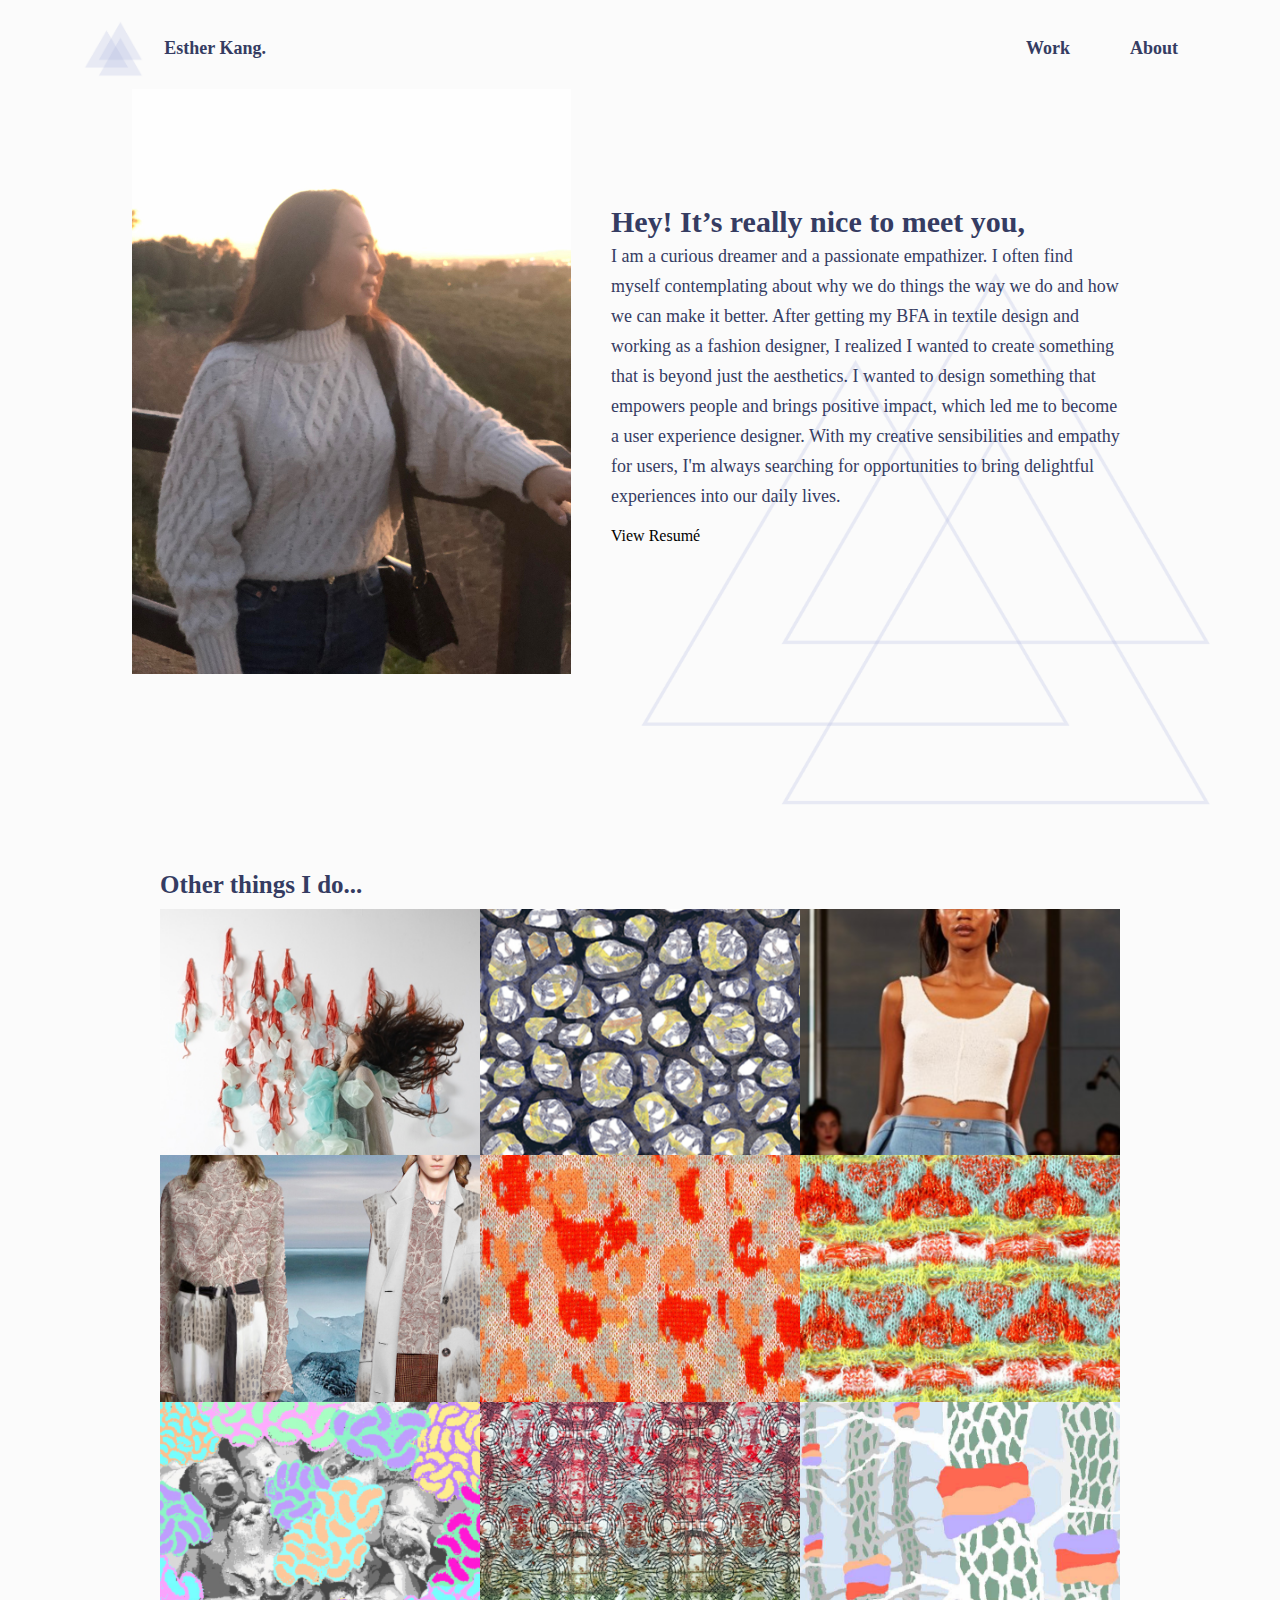
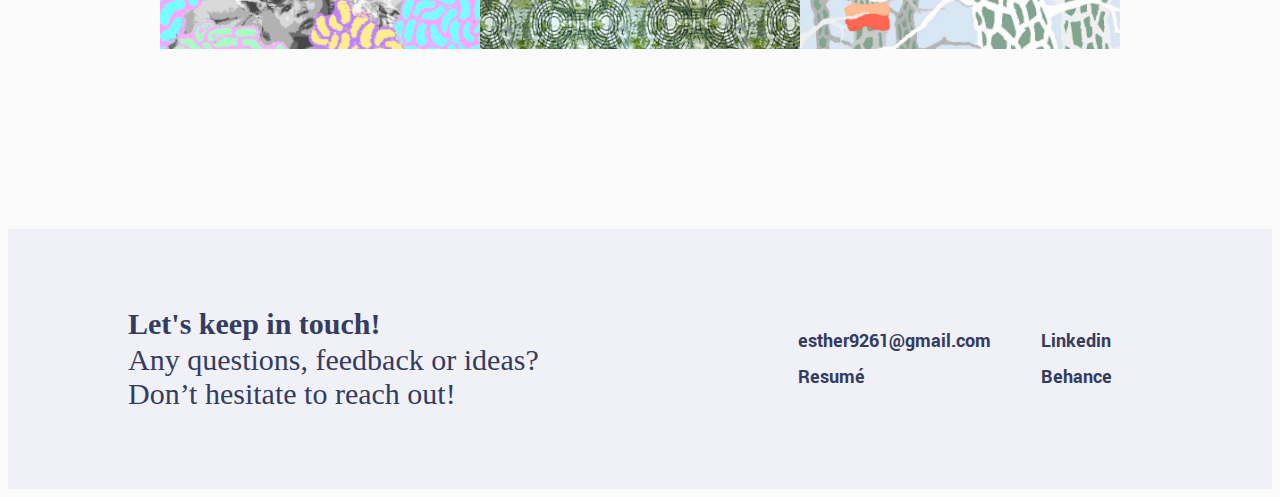
==== index2.html @ efdce858 "basic" ====
<!DOCTYPE html>
<html>
<head>
  <link href="https://fonts.googleapis.com/css2?family=Playfair+Display:wght@400;700&family=Yantramanav:wght@400;700&display=swap" rel="stylesheet">
  <link href="CSS/style2.css" rel="stylesheet" type="text/css">
  <title>Esthe Kang.</title>
</head>
<body>
   <nav class="navigation">
       <div class="logo">
           <img class="small_logo padding" src="Images/small logo.png">
           <div class="myname padding">Esther Kang.</div>
        </div>
        <div class="navItems">
            <a href="#"><b>Work</b></a>
            <a href="#">About</a>
        </div>
   </nav> 

   <section class="heroSection">
          <!-- <div class="columnProp"> -->
            <div class="someExtra"></div>
            <img class="heroImage" src="Images/photo jim.JPG">
          <!-- </div> -->
          <div class="aboutmetext">
            <h1 class="h1text">Hey! It’s really nice to meet you,</h1>
            <p class="pText "> I am a curious dreamer and a passionate empathizer. I often find myself contemplating about why we do things the way we do and how we can make it better.  After getting my BFA in textile design and working as a fashion designer, I realized I wanted to create something that is beyond just the aesthetics. I wanted to design something that empowers people and brings positive impact, which led me to become a user experience designer. 
            With my creative sensibilities and empathy for users, I'm always searching for opportunities to bring delightful experiences into our daily lives.
            <p>View Resumé</p>
            </p>
            <div class="backgroundPos"><img Class="backgroundImg" src="Images/2ndpage_Logo.png"></div>
          </div>
   </section>

   <section class="otherworkSection">
    <div class="works">
            <h1 class="otherworkhead">Other things I do...</h1>
            <div class="otherworkhead"></div>
            <div class="otherworkhead"></div>
            <img class="gridImage" src="Images/img gird 1.1.png">
           
            <img class="gridImage" src="Images/img grid 1.2.png">
        
            <img class="gridImage" src="Images/img grid 1.3.png">
            
        
            <img class="gridImage" src="Images/img grid 2.1.png">

            <img class="gridImage" src="Images/img gid 2.2.png">
             
            <img class="gridImage" src="Images/img grid 2.3.png">

            
        
            <img class="gridImage" src="Images/img grid 3.1.png">
        
            <img class="gridImage" src="Images/img grid 3.2.png">

            <img class="gridImage" src="Images/img grid 3.3.png">
       </div>

   </section>
   <footer>
       <section class="footerContents">
       <div class="footerMsg">
           <h1 class="h1margin">Let's keep in touch!</h1>
           <p class="pmargin">Any questions, feedback or ideas? <br>Don’t hesitate to reach out!</p>
       </div>
    <div class="footerlinks">
      <div class="contactInfo">
        <a href="#">esther9261@gmail.com</a>
        <a href="#">Resumé</a>
      </div>
        <div class="social">
            <a href="#">Linkedin</a>
            <a href="#">Behance</a>
       </div>
    </div>
   </section>
   </footer>
   <script src="https://ajax.googleapis.com/ajax/libs/jquery/3.4.1/jquery.min.js"></script>
   <script src="js/index.js"></script>
</body>
</html>
---- CSS/style2.css ----
body{
    background-color: #fbfbfb;
}
/* Navigation styles */
.navigation{
    display: flex;
    flex-direction: row;
    flex-wrap: nowrap;
    justify-content: space-between; 
    align-items: center;
    margin: 0px 5vw;
}
.logo{
    display:flex;
    align-items: center;
}
.small_logo{
    width: 15%;
    height: auto;
}
.myname{
    color: #353C62;
    font-size: 18px;
    font-family: Playfair+Display;
    font-weight: 700;
    text-decoration: none;
}
.navItems{
    display: flex;
    
}
.navItems a{
    margin:30px;
    color: #353C62;
    font-size: 18px;
    font-family: Playfair+Display;
    font-weight: 700;
    text-decoration: none;
}
.padding{
    margin: 10px;
}

/*herosection*/
.heroSection{
    display: flex;
    flex-direction: row;
    flex-wrap: nowrap;
    justify-content: center;
    align-items: center;
    /* margin: 8vh 10vw; */
    /* margin: 20vh 0vh; */
    height: 65vh;
}
.heroImage{
    height: 65vh;
    /* width: 25vw; */
    /* margin-left: 5vw; */
}

.backgroundImg{
    /* width: 30%; */
    height: 60vh;
    max-height: 606px ;
    z-index: -30;
}

.aboutmetext{
    margin: 20px;
    padding: 20px;
    width: 50vw;
}

.h1text{
    margin: 2px 0px;
    color: #353C62;
    font-size: 30px;
    font-family: Playfair+Display;
    font-weight: 700;
}
.pText{
    margin: 2px 0px;
    color: #353C62;
    font-size: 18px;
    font-family: Playfair+Display;
    font-weight: 400;
    line-height: 30px;
    width: 40vw;
    max-width: 588px;
}


/*otherwork section8*/

.otherworkSection{
    margin: 20vh 0vh;
}

.works{
    display: flex;
    flex-direction: row;
    flex-wrap: wrap;
    justify-content: center;
    align-content: flex-start;
}

.gridImage{
    width: 25vw;
    margin: 0px;
    padding: 0px;
    display: block; 
}
.otherworkhead{
    width: 25vw;
    margin-bottom: 10px;
    display: block;
    color: #353C62;
    font-size: 25px; 
}

/* footer */
footer{
    background-color: #F0F1F6;
    
    align-items: center;
}
.footerContents{
    display: flex;
    flex-direction: row;
    flex-wrap: nowrap;
    justify-content: center;
    align-items: center;
    height: 260px;
    /* margin: 0px 5vw; */
}
.gridImage{
    color: #353C62;
    font-size: 25px;
}

.h1margin{
    margin: 2px 0px;
    color: #353C62;
    font-size: 30px;
    font-family: Playfair+Display;
    font-weight: 700;
}
.pmargin{
    margin: 2px 0px;
    color: #353C62;
    font-size: 30px;
    font-family: Playfair+Display;
    font-weight: 400;
}


.footerlinks{
    display: flex;
    flex-direction: row;
    align-items: flex-start;
    font-size: 30px;
    width: 30vw;
}

.contactInfo a{
    padding: 5px 0px;
    color: #353C62;
    display: flex;
    flex-direction: row;
    font-size: 20px;
   text-decoration: none;
   font-family: Yantramanav;
    font-weight: 700;
}
.social a{
    padding: 5px 0px;
    color: #353C62;
    display: flex;
    flex-direction: row;
    font-size: 20px;
   text-decoration: none;
   font-family: Yantramanav;
    font-weight: 700;
}

.footerMsg{
    width: 50vw;
}

.contactInfo{
    padding: 0px 30px;
}
.social{
    padding: 0px 20px;
}

.backgroundPos{
    position: absolute;
    /* height: 70vh; */
    left: 50vw;

    top: 30vh;
    z-index: -1;
}

.columnProp{
    width: 25vw;
}

.someExtra{
    width: 10vw;
}



@media only screen and (max-width: 1024px) {
    .navItems{
        display: none;
    }
    .mobile{
        display: inline-block;
    }

/* herosection styles */

.heroSection{
    height: 40vh;
}
    .heroImage{
        margin-left: 10vw;
    }
    .introtext{
        right: 80px;    
    }
   

    /* footer */

    .footerlinks{
        flex-wrap: wrap;
    }
    
    .tablet{
        width: 80vw;
    }

    .contactInfo{
        padding: 0px 20px;
    }
    .social{
        padding: 0px 20px;
    }

    .h1text{
        font-size: 25px;
    }
    .pText{
        font-size: 25px;
    }

    .footerContents{
     height: 200px;
     padding-top: 65px ;
     /* top: 50%; */
     align-items: baseline;   
    }




}@media only screen and (max-width: 420px) {
    
    
    .heroSection{
        height: 30vh;
    }

    .introtext{
        right: 55vw;    
    }
    
    .heroImage{
        width: 70vw;
        margin-left: 55vw;
    }
    
    .gridImage{
        width: 80vw;
        padding: 10px 0px;
    }

    .gridHead{
        font-size: 18px; 
    }
    
    .text-overlay{
        display: inline-block;
        position: absolute; 
        left: 0vw; 
        bottom: 0vw;
        width: 80vw; 
        background:rgba(0,0,0);
        opacity:0.5;
        color: white;
    }
    
       
    
    .footerContents{
        padding-top: 0px ;
        flex-wrap: wrap;
        justify-content: center;
        align-content: center;
        height: 250px;
    }
    .footerMsg{
        width: 80vw;
    }
    .footerlinks{
        width: 80vw;
    }
    .h1text{
        font-size: 18px;
        width: 70vw;
    }
    .pText{
        font-size: 18px;
    }

    .contactInfo a{
        font-size: 15px;
    }

    .social a{
        font-size: 15px;
    }

    .contactInfo{
        padding: 0px
    }

    .social{
        padding: 0px;
    }

    .full{
        display: none;
    }

    .tab{
        display: none;
    }

    .mob{
        display: inline;
    }
}
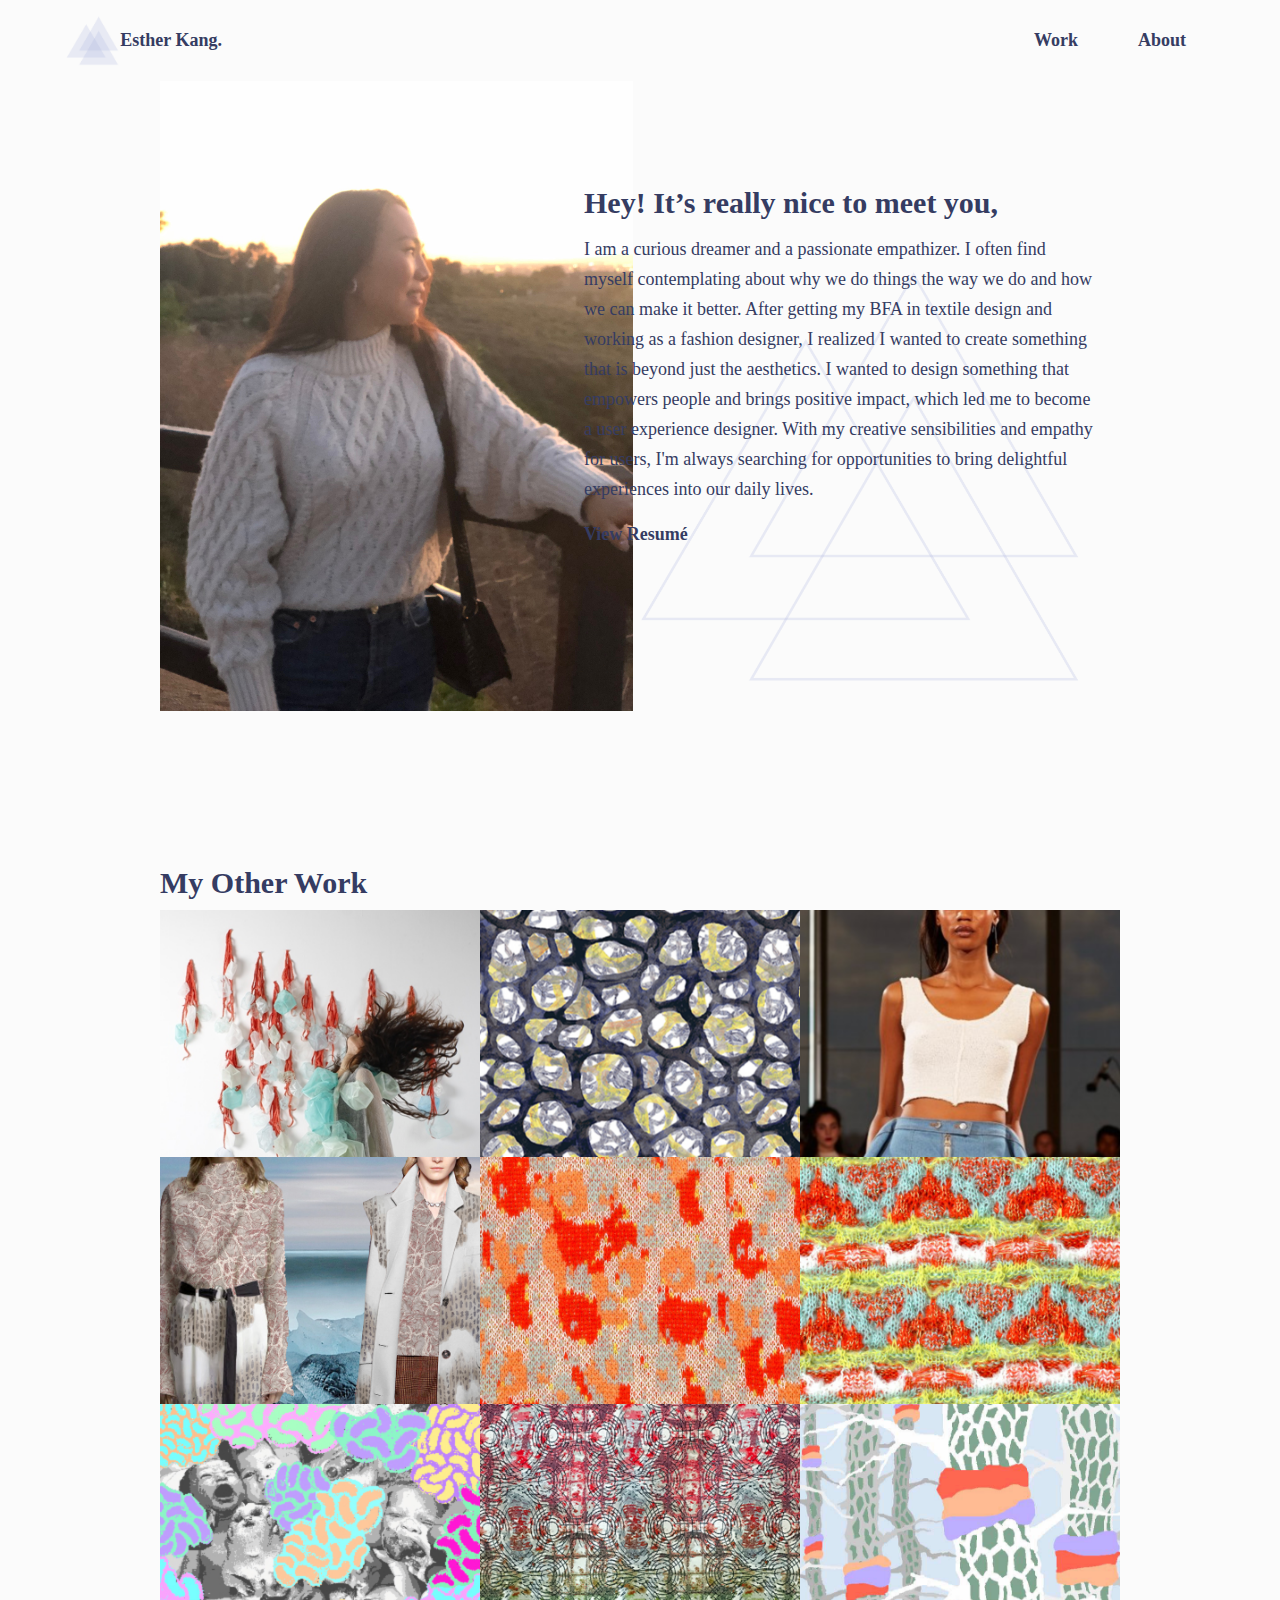
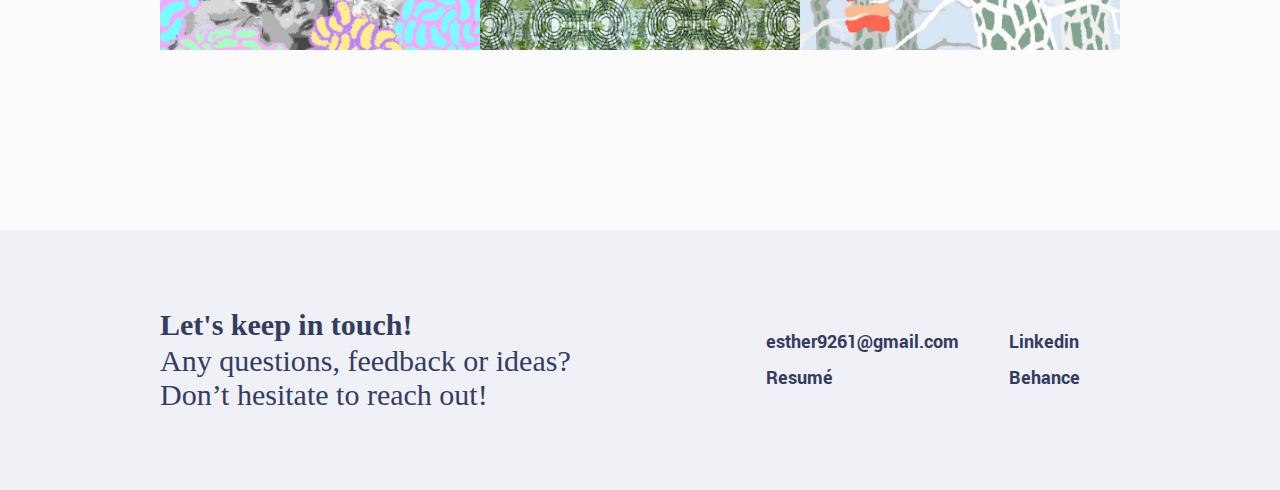
==== commit 710e1848: "s" ====
--- a/index2.html
+++ b/index2.html
@@ -3,7 +3,11 @@
 <head>
   <link href="https://fonts.googleapis.com/css2?family=Playfair+Display:wght@400;700&family=Yantramanav:wght@400;700&display=swap" rel="stylesheet">
   <link href="CSS/style2.css" rel="stylesheet" type="text/css">
+  <link href="https://fonts.googleapis.com/icon?family=Material+Icons"
+  rel="stylesheet">
   <title>Esthe Kang.</title>
+  <meta name="viewport" content="width=device-width">
+  <meta name="viewport" content="width=device-width, initial-scale=1, minimum-scale=1" />
 </head>
 <body>
    <nav class="navigation">
@@ -15,18 +19,24 @@
             <a href="#"><b>Work</b></a>
             <a href="#">About</a>
         </div>
+        <span class="mobile">
+          <span class="material-icons">
+              menu
+          </span>
+      </span>
    </nav> 
 
    <section class="heroSection">
           <!-- <div class="columnProp"> -->
             <div class="someExtra"></div>
-            <img class="heroImage" src="Images/photo jim.JPG">
+            <div class="heroParent"><img class="heroImage" src="Images/photo jim.JPG"></div>
+            <div class="mobParent"><img class="mobHeroImage" src="Images/mobile_hero.png"></div>
           <!-- </div> -->
           <div class="aboutmetext">
             <h1 class="h1text">Hey! It’s really nice to meet you,</h1>
-            <p class="pText "> I am a curious dreamer and a passionate empathizer. I often find myself contemplating about why we do things the way we do and how we can make it better.  After getting my BFA in textile design and working as a fashion designer, I realized I wanted to create something that is beyond just the aesthetics. I wanted to design something that empowers people and brings positive impact, which led me to become a user experience designer. 
+            <p class="pText"> I am a curious dreamer and a passionate empathizer. I often find myself contemplating about why we do things the way we do and how we can make it better.  After getting my BFA in textile design and working as a fashion designer, I realized I wanted to create something that is beyond just the aesthetics. I wanted to design something that empowers people and brings positive impact, which led me to become a user experience designer. 
             With my creative sensibilities and empathy for users, I'm always searching for opportunities to bring delightful experiences into our daily lives.
-            <p>View Resumé</p>
+            <p class="resume">View Resumé</p>
             </p>
             <div class="backgroundPos"><img Class="backgroundImg" src="Images/2ndpage_Logo.png"></div>
           </div>
@@ -34,9 +44,9 @@
 
    <section class="otherworkSection">
     <div class="works">
-            <h1 class="otherworkhead">Other things I do...</h1>
+            <h1 class="otherworkhead">My Other Work</h1>
             <div class="otherworkhead"></div>
-            <div class="otherworkhead"></div>
+            <div class="otherworkhead removeMob"></div>
             <img class="gridImage" src="Images/img gird 1.1.png">
            
             <img class="gridImage" src="Images/img grid 1.2.png">
@@ -67,11 +77,11 @@
            <p class="pmargin">Any questions, feedback or ideas? <br>Don’t hesitate to reach out!</p>
        </div>
     <div class="footerlinks">
-      <div class="contactInfo">
+      <div class="contactInfo tablet">
         <a href="#">esther9261@gmail.com</a>
         <a href="#">Resumé</a>
       </div>
-        <div class="social">
+        <div class="social tablet">
             <a href="#">Linkedin</a>
             <a href="#">Behance</a>
        </div>
--- a/CSS/style2.css
+++ b/CSS/style2.css
@@ -1,5 +1,7 @@
 body{
     background-color: #fbfbfb;
+    margin: 0px;
+    padding: 0px;
 }
 /* Navigation styles */
 .navigation{
@@ -37,9 +39,7 @@
     font-weight: 700;
     text-decoration: none;
 }
-.padding{
-    margin: 10px;
-}
+
 
 /*herosection*/
 .heroSection{
@@ -52,31 +52,40 @@
     /* margin: 20vh 0vh; */
     height: 65vh;
 }
+.heroParent{
+    height: 100%;
+    width: 30vw;
+}
 .heroImage{
-    height: 65vh;
+    height: 70vh;
     /* width: 25vw; */
+    /* margin-right: 40px; */
     /* margin-left: 5vw; */
 }
 
 .backgroundImg{
-    /* width: 30%; */
-    height: 60vh;
-    max-height: 606px ;
+    width: 80%;
+    max-width: 550px;
+    /* height: 60vh; */
+    /* max-height: 606px ; */
     z-index: -30;
 }
 
 .aboutmetext{
-    margin: 20px;
-    padding: 20px;
-    width: 50vw;
+    /* margin: 9vw; */
+    /* padding: 20vw; */
+    width: 45vw;
+    
 }
 
 .h1text{
     margin: 2px 0px;
+    padding-bottom: 10px;
     color: #353C62;
     font-size: 30px;
     font-family: Playfair+Display;
     font-weight: 700;
+    margin-left: 40px;
 }
 .pText{
     margin: 2px 0px;
@@ -87,6 +96,16 @@
     line-height: 30px;
     width: 40vw;
     max-width: 588px;
+    display: inline-block;
+    margin-left: 40px;
+}
+
+.resume{
+    margin-left: 40px; 
+    color: #353C62;
+    font-size: 18px;
+    font-family: Playfair+Display;
+    font-weight: 700;
 }
 
 
@@ -94,6 +113,7 @@
 
 .otherworkSection{
     margin: 20vh 0vh;
+    padding: 0vh 5vw ;
 }
 
 .works{
@@ -115,13 +135,12 @@
     margin-bottom: 10px;
     display: block;
     color: #353C62;
-    font-size: 25px; 
+    font-size: 30px; 
 }
 
 /* footer */
 footer{
     background-color: #F0F1F6;
-    
     align-items: center;
 }
 .footerContents{
@@ -184,7 +203,7 @@
 }
 
 .footerMsg{
-    width: 50vw;
+    width: 45vw;
 }
 
 .contactInfo{
@@ -207,13 +226,39 @@
     width: 25vw;
 }
 
-.someExtra{
+.mobile{
+    display: none;
+}
+
+/* .someExtra{
     width: 10vw;
-}
+} */
+
+.mobParent{
+    display: none;
+}
+
 
 
 
 @media only screen and (max-width: 1024px) {
+
+
+    .heroSection{
+        height: 45vh;
+        margin-top: 8vh;
+    }
+   
+   
+    /* .aboutmetext{
+        width: 35vw;
+    } */
+
+    .otherworkSection{
+        margin: 2vh 0vh;
+        margin-bottom: 10vh;
+    }
+    
     .navItems{
         display: none;
     }
@@ -223,22 +268,39 @@
 
 /* herosection styles */
 
-.heroSection{
-    height: 40vh;
-}
-    .heroImage{
-        margin-left: 10vw;
-    }
-    .introtext{
-        right: 80px;    
-    }
-   
+.heroParent{
+    height: 100%;
+}
+
+.heroImage{
+    height:65%;
+}
+
+.backgroundImg{
+    /* width: 30%; */
+    height: 40%;
+    max-height: 300px ;
+}
+
+.backgroundPos{
+    left: 40vw;
+    top: 20vh;
+}
+
+.otherworkhead{
+    font-size: 20px; 
+}
 
     /* footer */
 
     .footerlinks{
         flex-wrap: wrap;
     }
+
+    .resume{
+        margin-left: 40px;
+        font-size: 15px;
+    }
     
     .tablet{
         width: 80vw;
@@ -252,10 +314,13 @@
     }
 
     .h1text{
-        font-size: 25px;
+        font-size: 20px;
+        margin-left: 40px;
     }
     .pText{
-        font-size: 25px;
+        font-size: 15px;
+        /* margin: 0px; */
+        margin-left: 40px;
     }
 
     .footerContents{
@@ -265,47 +330,58 @@
      align-items: baseline;   
     }
 
-
-
+    .h1margin{
+        font-size: 20px;
+    }
+    .pmargin{
+        font-size: 20px;
+    }
 
 }@media only screen and (max-width: 420px) {
-    
-    
+
+    .resume{
+        margin-left: 0px;
+    }
+
+    .gridImage{
+        width: 30vw;
+    }
+    .otherworkSection{
+        padding: 0px 0px;
+    }
+
+    .removeMob{
+        display: none;
+        margin: 0px;
+        padding: 0px;
+    }
+
+    .heroParent{
+        display: none;
+    }
+
+    .mobParent{
+        display: inline-block;
+    }
+
+    .mobHeroImage{
+        width: 80vw;
+    }
+
     .heroSection{
-        height: 30vh;
-    }
-
-    .introtext{
-        right: 55vw;    
-    }
-    
-    .heroImage{
-        width: 70vw;
-        margin-left: 55vw;
-    }
-    
-    .gridImage{
-        width: 80vw;
-        padding: 10px 0px;
-    }
-
-    .gridHead{
+        height: auto;
+        margin-top: 8vh;
+        flex-wrap: wrap;
+    }
+    
+
+    .otherworkhead{
         font-size: 18px; 
-    }
-    
-    .text-overlay{
-        display: inline-block;
-        position: absolute; 
-        left: 0vw; 
-        bottom: 0vw;
-        width: 80vw; 
-        background:rgba(0,0,0);
-        opacity:0.5;
-        color: white;
-    }
-    
-       
-    
+        width: 80vw;
+        text-align: center;
+    }
+
+      
     .footerContents{
         padding-top: 0px ;
         flex-wrap: wrap;
@@ -318,13 +394,17 @@
     }
     .footerlinks{
         width: 80vw;
+        flex-wrap: wrap;
     }
     .h1text{
         font-size: 18px;
         width: 70vw;
+        margin: 0px;
     }
     .pText{
-        font-size: 18px;
+        font-size: 15px;
+        width: 80vw;
+        margin: 0px;
     }
 
     .contactInfo a{
@@ -343,15 +423,27 @@
         padding: 0px;
     }
 
-    .full{
-        display: none;
-    }
-
-    .tab{
-        display: none;
-    }
-
-    .mob{
-        display: inline;
-    }
-}+    .h1margin{
+        font-size: 18px;
+    }
+    .pmargin{
+        font-size: 18px;
+    }
+    .aboutmetext{
+        width: 80vw;
+    
+    }
+
+    .backgroundPos{
+        left: 10vw;
+        top: 65vh;
+        width: 90vw;
+    }
+
+    .backgroundImg{
+        height: 80%;
+        max-height: 900px;
+    }
+    
+}
+
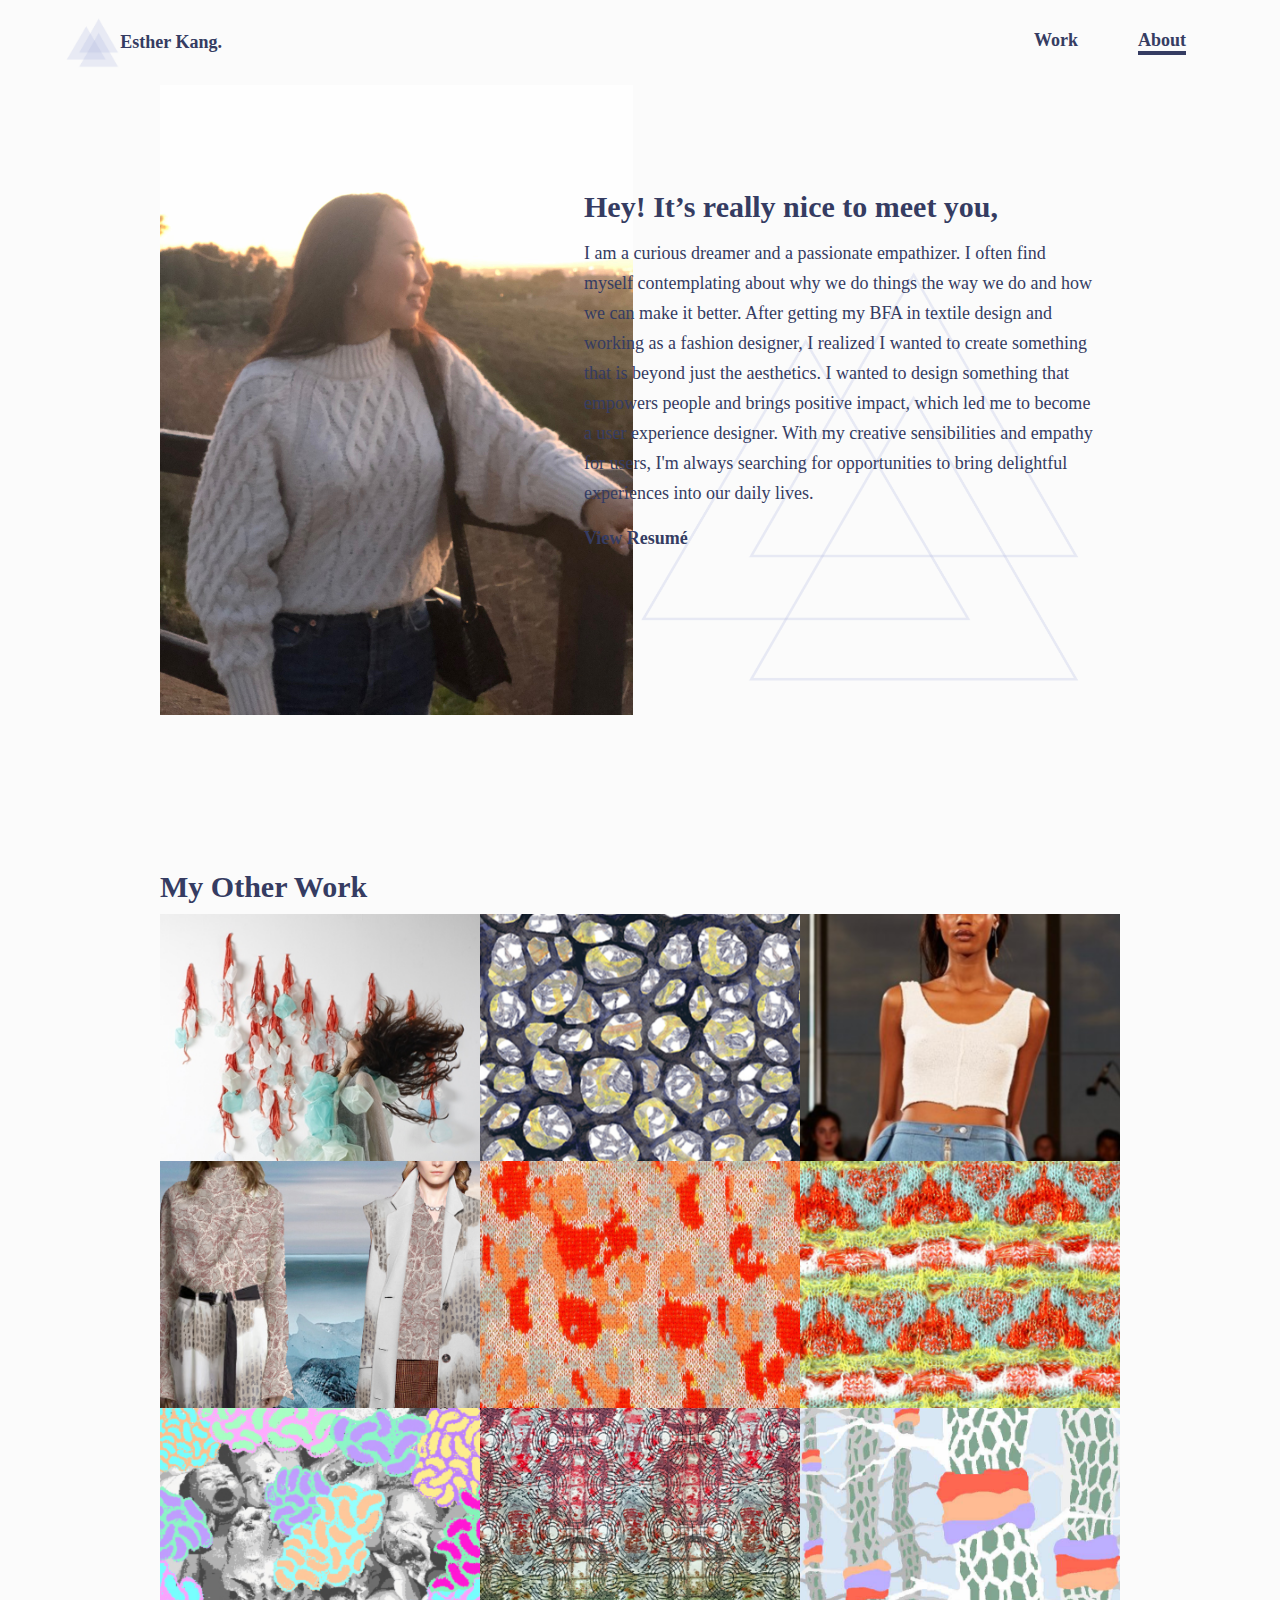
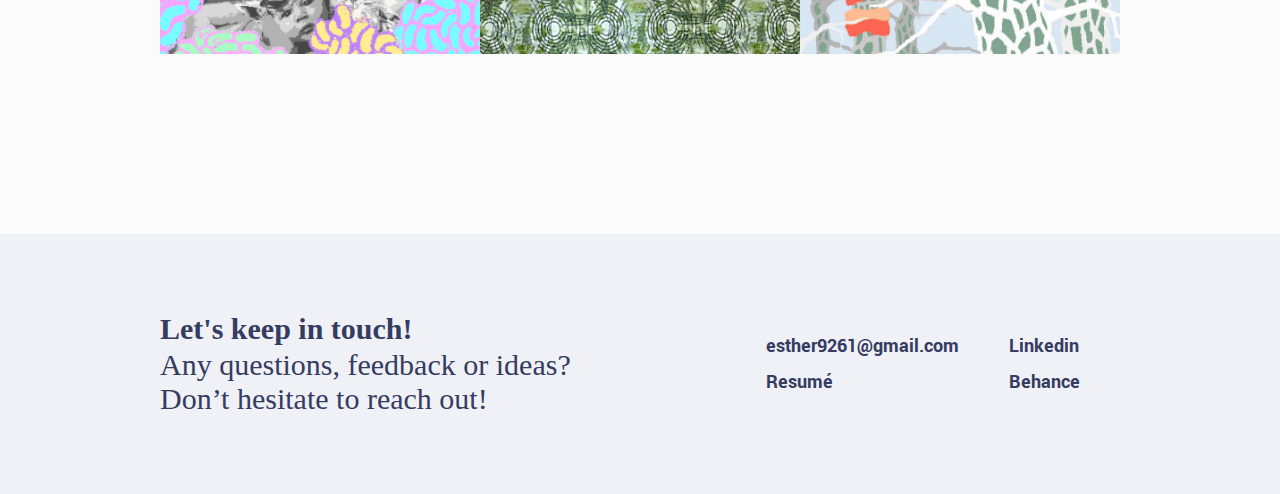
==== commit 03811d2f: "k" ====
--- a/index2.html
+++ b/index2.html
@@ -16,8 +16,8 @@
            <div class="myname padding">Esther Kang.</div>
         </div>
         <div class="navItems">
-            <a href="#"><b>Work</b></a>
-            <a href="#">About</a>
+            <a id="workLink" href="#"><b>Work</b></a>
+            <a id="aboutLink" href="#" class="underline">About</a>
         </div>
         <span class="mobile">
           <span class="material-icons">
--- a/CSS/style2.css
+++ b/CSS/style2.css
@@ -2,6 +2,8 @@
     background-color: #fbfbfb;
     margin: 0px;
     padding: 0px;
+    /* max-width: 100vw; */
+    /* overflow-x: hidden; */
 }
 /* Navigation styles */
 .navigation{
@@ -11,6 +13,9 @@
     justify-content: space-between; 
     align-items: center;
     margin: 0px 5vw;
+}
+.underline{
+    border-bottom: 4px solid #353C62;
 }
 .logo{
     display:flex;
